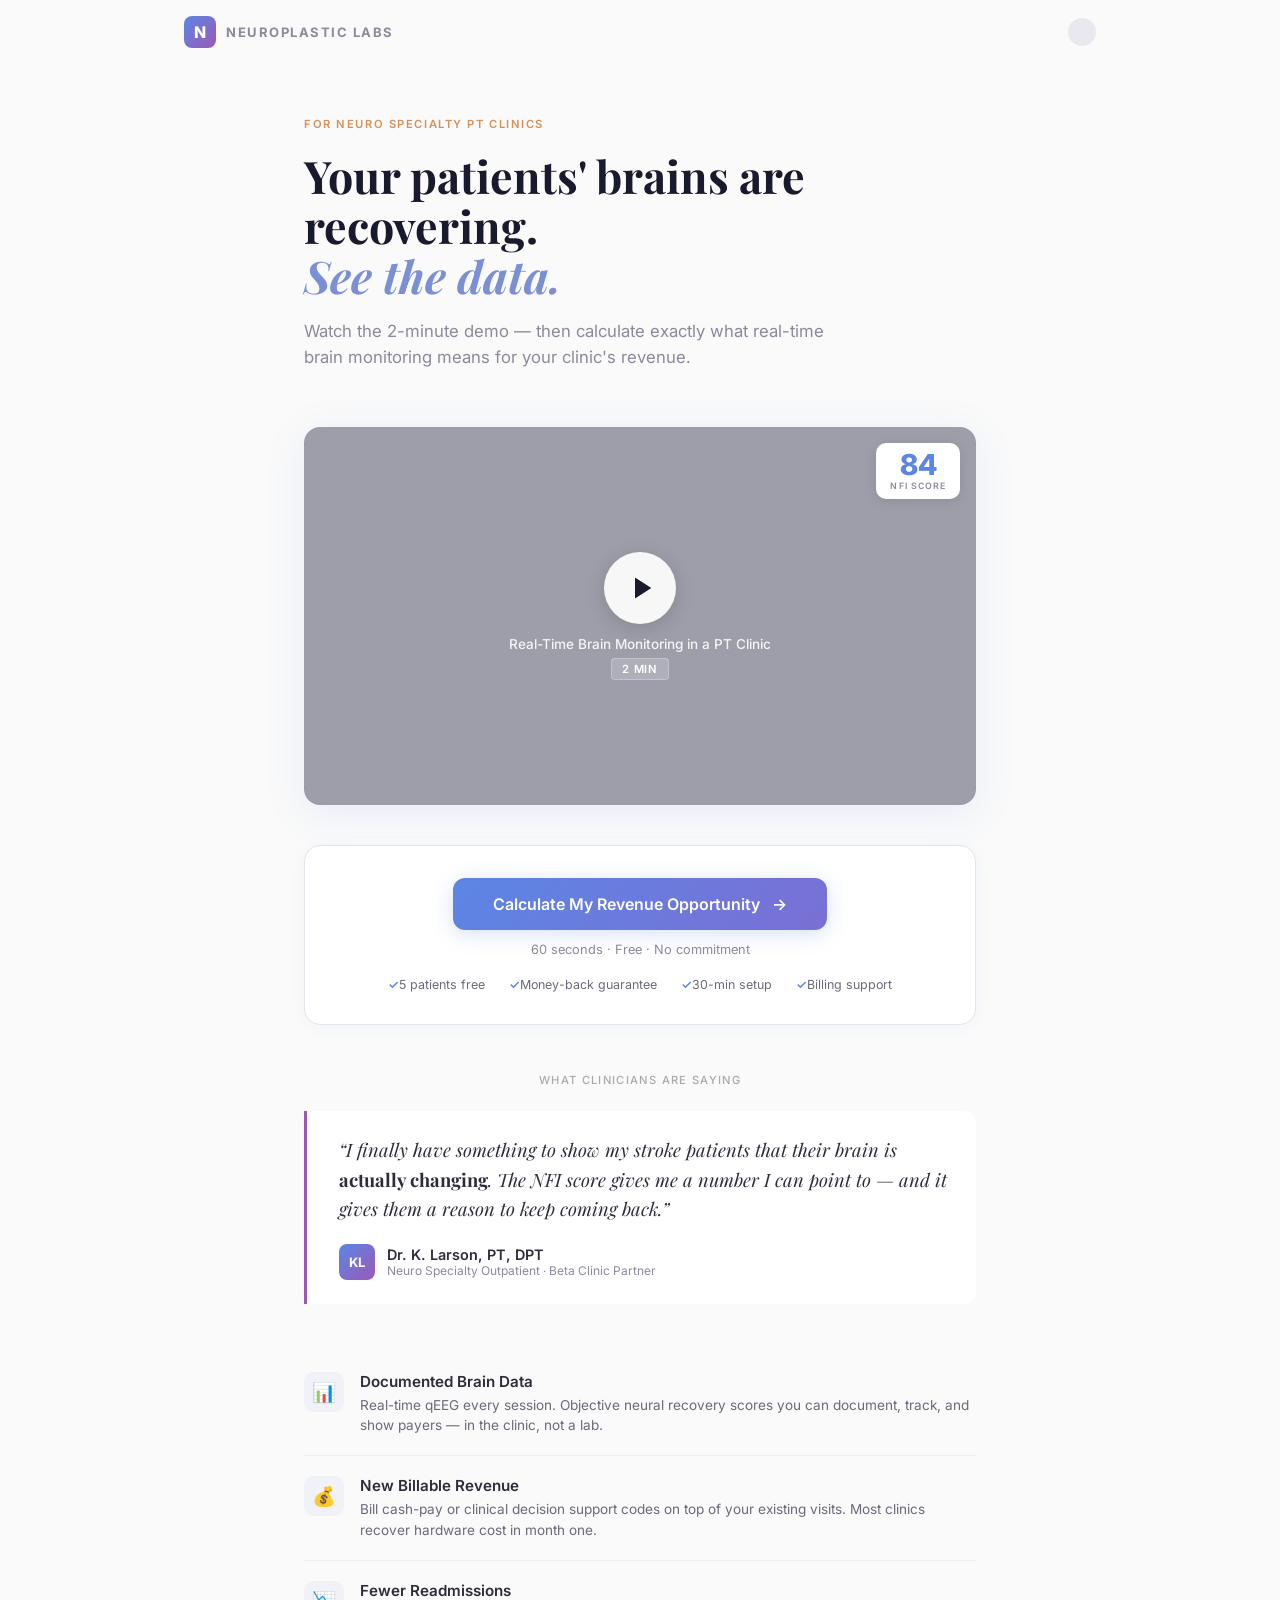
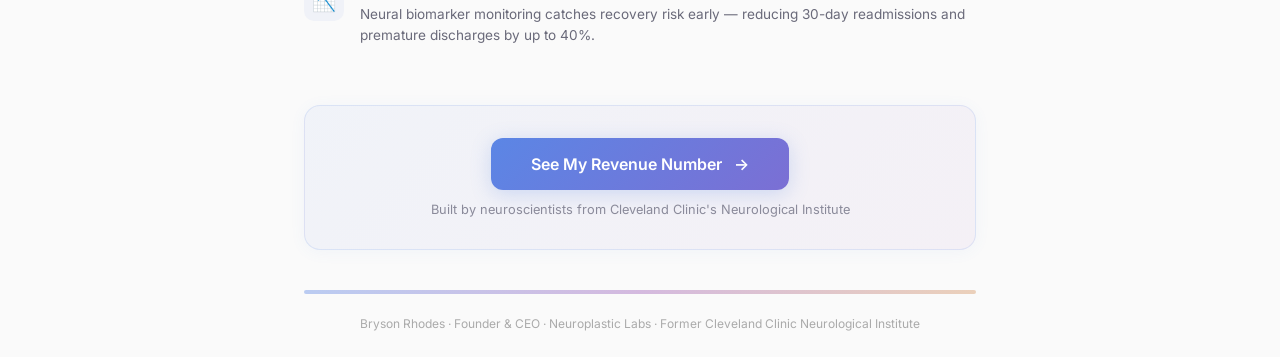
==== 01-watch-video.html @ 5c7fcc2f "Add 3-page email outreach funnel with video, calculator, and booking - 01-watch-video.html: embedded" ====
<!DOCTYPE html>
<html lang="en">
<head>
  <meta charset="UTF-8">
  <meta name="viewport" content="width=device-width, initial-scale=1.0">
  <title>Neuroplastic Labs — Real-Time Brain Monitoring for PT Clinics</title>

  <meta property="og:title" content="Your patients' brains are recovering. See the data.">
  <meta property="og:description" content="Watch the 2-minute demo — then calculate exactly what real-time brain monitoring means for your clinic's revenue.">
  <meta property="og:type" content="video.other">
  <meta property="og:url" content="https://neuroplasticlabs.io/01-watch-video.html">

  <link rel="preconnect" href="https://fonts.googleapis.com">
  <link rel="preconnect" href="https://fonts.gstatic.com" crossorigin>
  <link href="https://fonts.googleapis.com/css2?family=Inter:wght@400;500;600;700;800&family=Playfair+Display:ital,wght@0,700;1,700&display=swap" rel="stylesheet">

  <style>
    *, *::before, *::after { box-sizing: border-box; margin: 0; padding: 0; }

    body {
      font-family: 'Inter', -apple-system, BlinkMacSystemFont, sans-serif;
      background: #fafafa;
      color: #2d2d3a;
      min-height: 100vh;
      -webkit-font-smoothing: antialiased;
      overflow-x: hidden;
    }

    a { color: #5B86E5; text-decoration: none; }
    a:hover { text-decoration: underline; }

    /* ── Header ── */
    .header {
      width: 100%;
      max-width: 960px;
      margin: 0 auto;
      padding: 0 24px;
      display: flex;
      align-items: center;
      justify-content: space-between;
      height: 64px;
    }

    .logo-area {
      display: flex;
      align-items: center;
      gap: 10px;
      text-decoration: none;
    }
    .logo-area:hover { text-decoration: none; }

    .logo-mark {
      width: 32px; height: 32px;
      background: linear-gradient(135deg, #5B86E5, #9B59B6);
      border-radius: 8px;
      display: flex; align-items: center; justify-content: center;
      color: #fff; font-weight: 800; font-size: 16px;
    }

    .logo-text {
      font-weight: 700;
      font-size: 13px;
      letter-spacing: 1.5px;
      color: #8a8a9a;
      text-transform: uppercase;
    }

    .header-menu {
      width: 28px; height: 28px;
      background: #e8e8ee;
      border-radius: 50%;
      border: none; cursor: pointer;
    }

    /* ── Hero ── */
    .hero {
      max-width: 720px;
      margin: 0 auto;
      padding: 3rem 1.5rem 2rem;
      text-align: left;
    }

    .hero-tag {
      display: inline-block;
      font-size: 0.7rem;
      font-weight: 600;
      text-transform: uppercase;
      letter-spacing: 0.14em;
      color: #D4915A;
      margin-bottom: 1.25rem;
    }

    .hero h1 {
      font-family: 'Playfair Display', Georgia, serif;
      font-size: 2.8rem;
      font-weight: 700;
      line-height: 1.12;
      color: #1a1a2e;
      margin-bottom: 0.3rem;
    }

    .hero h1 em {
      font-family: 'Playfair Display', Georgia, serif;
      font-style: italic;
      color: #7B8FD4;
    }

    .hero-sub {
      color: #8a8a9a;
      font-size: 1.05rem;
      line-height: 1.6;
      margin-top: 1rem;
      max-width: 560px;
    }

    /* ── Video Player ── */
    .video-section {
      max-width: 720px;
      margin: 1.5rem auto 0;
      padding: 0 1.5rem;
    }

    .video-container {
      position: relative;
      width: 100%;
      border-radius: 16px;
      overflow: hidden;
      background: #e4e4ec;
      aspect-ratio: 16 / 9;
      cursor: pointer;
      box-shadow: 0 8px 40px rgba(91,134,229,0.12);
    }

    .video-container video {
      width: 100%; height: 100%;
      object-fit: cover;
      display: block;
    }

    .video-overlay {
      position: absolute;
      inset: 0;
      display: flex;
      flex-direction: column;
      align-items: center;
      justify-content: center;
      background: rgba(26,26,46,0.35);
      transition: opacity 0.3s;
    }

    .video-overlay.hidden { opacity: 0; pointer-events: none; }

    .play-btn {
      width: 72px; height: 72px;
      border-radius: 50%;
      background: rgba(255,255,255,0.92);
      border: none;
      display: flex; align-items: center; justify-content: center;
      cursor: pointer;
      box-shadow: 0 4px 20px rgba(0,0,0,0.15);
      transition: transform 0.2s;
    }
    .play-btn:hover { transform: scale(1.08); }
    .play-btn svg { margin-left: 4px; }

    .video-label {
      color: #fff;
      font-size: 0.85rem;
      font-weight: 500;
      margin-top: 12px;
      opacity: 0.9;
    }

    .video-duration {
      display: inline-block;
      margin-top: 6px;
      font-size: 0.7rem;
      font-weight: 600;
      letter-spacing: 0.08em;
      color: #fff;
      background: rgba(255,255,255,0.18);
      border: 1px solid rgba(255,255,255,0.25);
      border-radius: 4px;
      padding: 3px 10px;
    }

    .nfi-badge {
      position: absolute;
      top: 16px; right: 16px;
      background: #fff;
      border-radius: 10px;
      padding: 8px 14px;
      text-align: center;
      box-shadow: 0 2px 12px rgba(0,0,0,0.1);
      z-index: 2;
    }
    .nfi-badge .nfi-num {
      font-size: 1.8rem;
      font-weight: 800;
      color: #5B86E5;
      line-height: 1;
    }
    .nfi-badge .nfi-label {
      font-size: 0.55rem;
      font-weight: 600;
      letter-spacing: 0.12em;
      color: #8a8a9a;
      text-transform: uppercase;
    }

    /* ── CTA Card ── */
    .cta-card {
      max-width: 720px;
      margin: 2.5rem auto 0;
      padding: 0 1.5rem;
    }

    .cta-box {
      background: #fff;
      border: 1px solid #e4e4ec;
      border-radius: 16px;
      padding: 2rem;
      text-align: center;
      box-shadow: 0 2px 16px rgba(91,134,229,0.06);
    }

    .cta-btn {
      display: inline-block;
      background: linear-gradient(135deg, #5B86E5, #7B6FD4);
      color: #fff;
      font-size: 1rem;
      font-weight: 600;
      padding: 1rem 2.5rem;
      border-radius: 12px;
      border: none;
      cursor: pointer;
      text-decoration: none;
      transition: transform 0.2s, box-shadow 0.2s;
      box-shadow: 0 4px 20px rgba(91,134,229,0.25);
    }
    .cta-btn:hover {
      transform: translateY(-2px);
      box-shadow: 0 6px 28px rgba(91,134,229,0.35);
      text-decoration: none;
    }
    .cta-btn .arrow { margin-left: 8px; }

    .cta-meta {
      color: #8a8a9a;
      font-size: 0.8rem;
      margin-top: 0.75rem;
    }

    .trust-checks {
      display: flex;
      flex-wrap: wrap;
      justify-content: center;
      gap: 1rem 1.5rem;
      margin-top: 1.25rem;
    }

    .trust-checks span {
      font-size: 0.78rem;
      color: #6a6a7a;
    }

    .trust-checks span::before {
      content: "\2713 ";
      color: #5B86E5;
      font-weight: 600;
    }

    /* ── Testimonial ── */
    .testimonial-section {
      max-width: 720px;
      margin: 3rem auto 0;
      padding: 0 1.5rem;
    }

    .section-label {
      font-size: 0.7rem;
      font-weight: 500;
      text-transform: uppercase;
      letter-spacing: 0.12em;
      color: #aaa;
      text-align: center;
      margin-bottom: 1.5rem;
    }

    .testimonial {
      border-left: 3px solid #9B59B6;
      padding: 1.5rem 1.5rem 1.5rem 2rem;
      background: #fff;
      border-radius: 0 12px 12px 0;
    }

    .testimonial p {
      font-family: 'Playfair Display', Georgia, serif;
      font-size: 1.15rem;
      font-style: italic;
      line-height: 1.6;
      color: #2d2d3a;
    }

    .testimonial p strong {
      font-style: normal;
      font-weight: 700;
    }

    .testimonial-author {
      display: flex;
      align-items: center;
      gap: 12px;
      margin-top: 1.25rem;
    }

    .author-avatar {
      width: 36px; height: 36px;
      border-radius: 8px;
      background: linear-gradient(135deg, #5B86E5, #9B59B6);
      display: flex; align-items: center; justify-content: center;
      color: #fff; font-weight: 700; font-size: 13px;
    }

    .author-name {
      font-weight: 600;
      font-size: 0.9rem;
      color: #2d2d3a;
    }

    .author-role {
      font-size: 0.75rem;
      color: #8a8a9a;
    }

    /* ── Benefits ── */
    .benefits {
      max-width: 720px;
      margin: 3rem auto 0;
      padding: 0 1.5rem;
    }

    .benefit {
      display: flex;
      gap: 16px;
      padding: 1.25rem 0;
      border-bottom: 1px solid #eee;
    }
    .benefit:last-child { border-bottom: none; }

    .benefit-icon {
      width: 40px; height: 40px;
      border-radius: 10px;
      background: #f0f2f8;
      display: flex; align-items: center; justify-content: center;
      font-size: 1.2rem;
      flex-shrink: 0;
    }

    .benefit h3 {
      font-size: 0.95rem;
      font-weight: 600;
      color: #2d2d3a;
      margin-bottom: 4px;
    }

    .benefit p {
      font-size: 0.85rem;
      color: #6a6a7a;
      line-height: 1.5;
    }

    /* ── Bottom CTA ── */
    .bottom-cta {
      max-width: 720px;
      margin: 2.5rem auto 0;
      padding: 0 1.5rem 1rem;
      text-align: center;
    }

    .bottom-cta .cta-box {
      background: linear-gradient(135deg, rgba(91,134,229,0.06), rgba(155,89,182,0.06));
      border: 1px solid rgba(91,134,229,0.15);
    }

    /* ── Footer ── */
    .footer {
      max-width: 720px;
      margin: 0 auto;
      padding: 1.5rem;
      text-align: center;
    }

    .footer-wave {
      height: 4px;
      background: linear-gradient(90deg, #5B86E5, #9B59B6, #D4915A);
      border-radius: 2px;
      margin-bottom: 1.25rem;
      opacity: 0.4;
    }

    .footer-text {
      font-size: 0.75rem;
      color: #aaa;
      line-height: 1.6;
    }

    /* ── Mobile ── */
    @media (max-width: 640px) {
      .hero h1 { font-size: 2rem; }
      .hero-sub { font-size: 0.95rem; }
      .cta-btn { font-size: 0.9rem; padding: 0.9rem 1.8rem; }
      .trust-checks { gap: 0.6rem 1rem; }
      .testimonial p { font-size: 1rem; }
      .nfi-badge { top: 10px; right: 10px; padding: 6px 10px; }
      .nfi-badge .nfi-num { font-size: 1.4rem; }
    }
  </style>
</head>
<body>

  <!-- Header -->
  <header class="header">
    <a href="index.html" class="logo-area">
      <div class="logo-mark">N</div>
      <span class="logo-text">Neuroplastic Labs</span>
    </a>
    <div class="header-menu"></div>
  </header>

  <!-- Hero -->
  <section class="hero">
    <div class="hero-tag">For Neuro Specialty PT Clinics</div>
    <h1>Your patients' brains are recovering.<br><em>See the data.</em></h1>
    <p class="hero-sub">Watch the 2-minute demo &mdash; then calculate exactly what real-time brain monitoring means for your clinic's revenue.</p>
  </section>

  <!-- Video -->
  <section class="video-section">
    <div class="video-container" id="videoContainer">
      <video id="demoVideo" preload="metadata" playsinline>
        <source src="demo.mp4" type="video/mp4">
      </video>
      <div class="nfi-badge">
        <div class="nfi-num">84</div>
        <div class="nfi-label">NFI Score</div>
      </div>
      <div class="video-overlay" id="videoOverlay">
        <button class="play-btn" aria-label="Play video">
          <svg width="28" height="28" viewBox="0 0 24 24" fill="#1a1a2e">
            <polygon points="6,3 20,12 6,21" />
          </svg>
        </button>
        <div class="video-label">Real-Time Brain Monitoring in a PT Clinic</div>
        <div class="video-duration">2 MIN</div>
      </div>
    </div>
  </section>

  <!-- Primary CTA -->
  <section class="cta-card">
    <div class="cta-box">
      <a href="02-calculator.html" class="cta-btn">
        Calculate My Revenue Opportunity <span class="arrow">&rarr;</span>
      </a>
      <div class="cta-meta">60 seconds &middot; Free &middot; No commitment</div>
      <div class="trust-checks">
        <span>5 patients free</span>
        <span>Money-back guarantee</span>
        <span>30-min setup</span>
        <span>Billing support</span>
      </div>
    </div>
  </section>

  <!-- Testimonial -->
  <section class="testimonial-section">
    <div class="section-label">What clinicians are saying</div>
    <div class="testimonial">
      <p>&ldquo;I finally have something to show my stroke patients that their brain is <strong>actually changing</strong>. The NFI score gives me a number I can point to &mdash; and it gives them a reason to keep coming back.&rdquo;</p>
      <div class="testimonial-author">
        <div class="author-avatar">KL</div>
        <div>
          <div class="author-name">Dr. K. Larson, PT, DPT</div>
          <div class="author-role">Neuro Specialty Outpatient &middot; Beta Clinic Partner</div>
        </div>
      </div>
    </div>
  </section>

  <!-- Benefits -->
  <section class="benefits">
    <div class="benefit">
      <div class="benefit-icon">&#x1F4CA;</div>
      <div>
        <h3>Documented Brain Data</h3>
        <p>Real-time qEEG every session. Objective neural recovery scores you can document, track, and show payers &mdash; in the clinic, not a lab.</p>
      </div>
    </div>
    <div class="benefit">
      <div class="benefit-icon">&#x1F4B0;</div>
      <div>
        <h3>New Billable Revenue</h3>
        <p>Bill cash-pay or clinical decision support codes on top of your existing visits. Most clinics recover hardware cost in month one.</p>
      </div>
    </div>
    <div class="benefit">
      <div class="benefit-icon">&#x1F4C9;</div>
      <div>
        <h3>Fewer Readmissions</h3>
        <p>Neural biomarker monitoring catches recovery risk early &mdash; reducing 30-day readmissions and premature discharges by up to 40%.</p>
      </div>
    </div>
  </section>

  <!-- Bottom CTA -->
  <section class="bottom-cta">
    <div class="cta-box">
      <a href="02-calculator.html" class="cta-btn">
        See My Revenue Number <span class="arrow">&rarr;</span>
      </a>
      <div class="cta-meta" style="margin-top: 0.75rem;">Built by neuroscientists from Cleveland Clinic's Neurological Institute</div>
    </div>
  </section>

  <!-- Footer -->
  <footer class="footer">
    <div class="footer-wave"></div>
    <div class="footer-text">
      Bryson Rhodes &middot; Founder &amp; CEO &middot; Neuroplastic Labs &middot; Former Cleveland Clinic Neurological Institute
    </div>
  </footer>

  <script>
    const container = document.getElementById('videoContainer');
    const video = document.getElementById('demoVideo');
    const overlay = document.getElementById('videoOverlay');

    container.addEventListener('click', function() {
      if (video.paused) {
        video.play();
        overlay.classList.add('hidden');
      } else {
        video.pause();
        overlay.classList.remove('hidden');
      }
    });

    video.addEventListener('ended', function() {
      overlay.classList.remove('hidden');
    });
  </script>
</body>
</html>
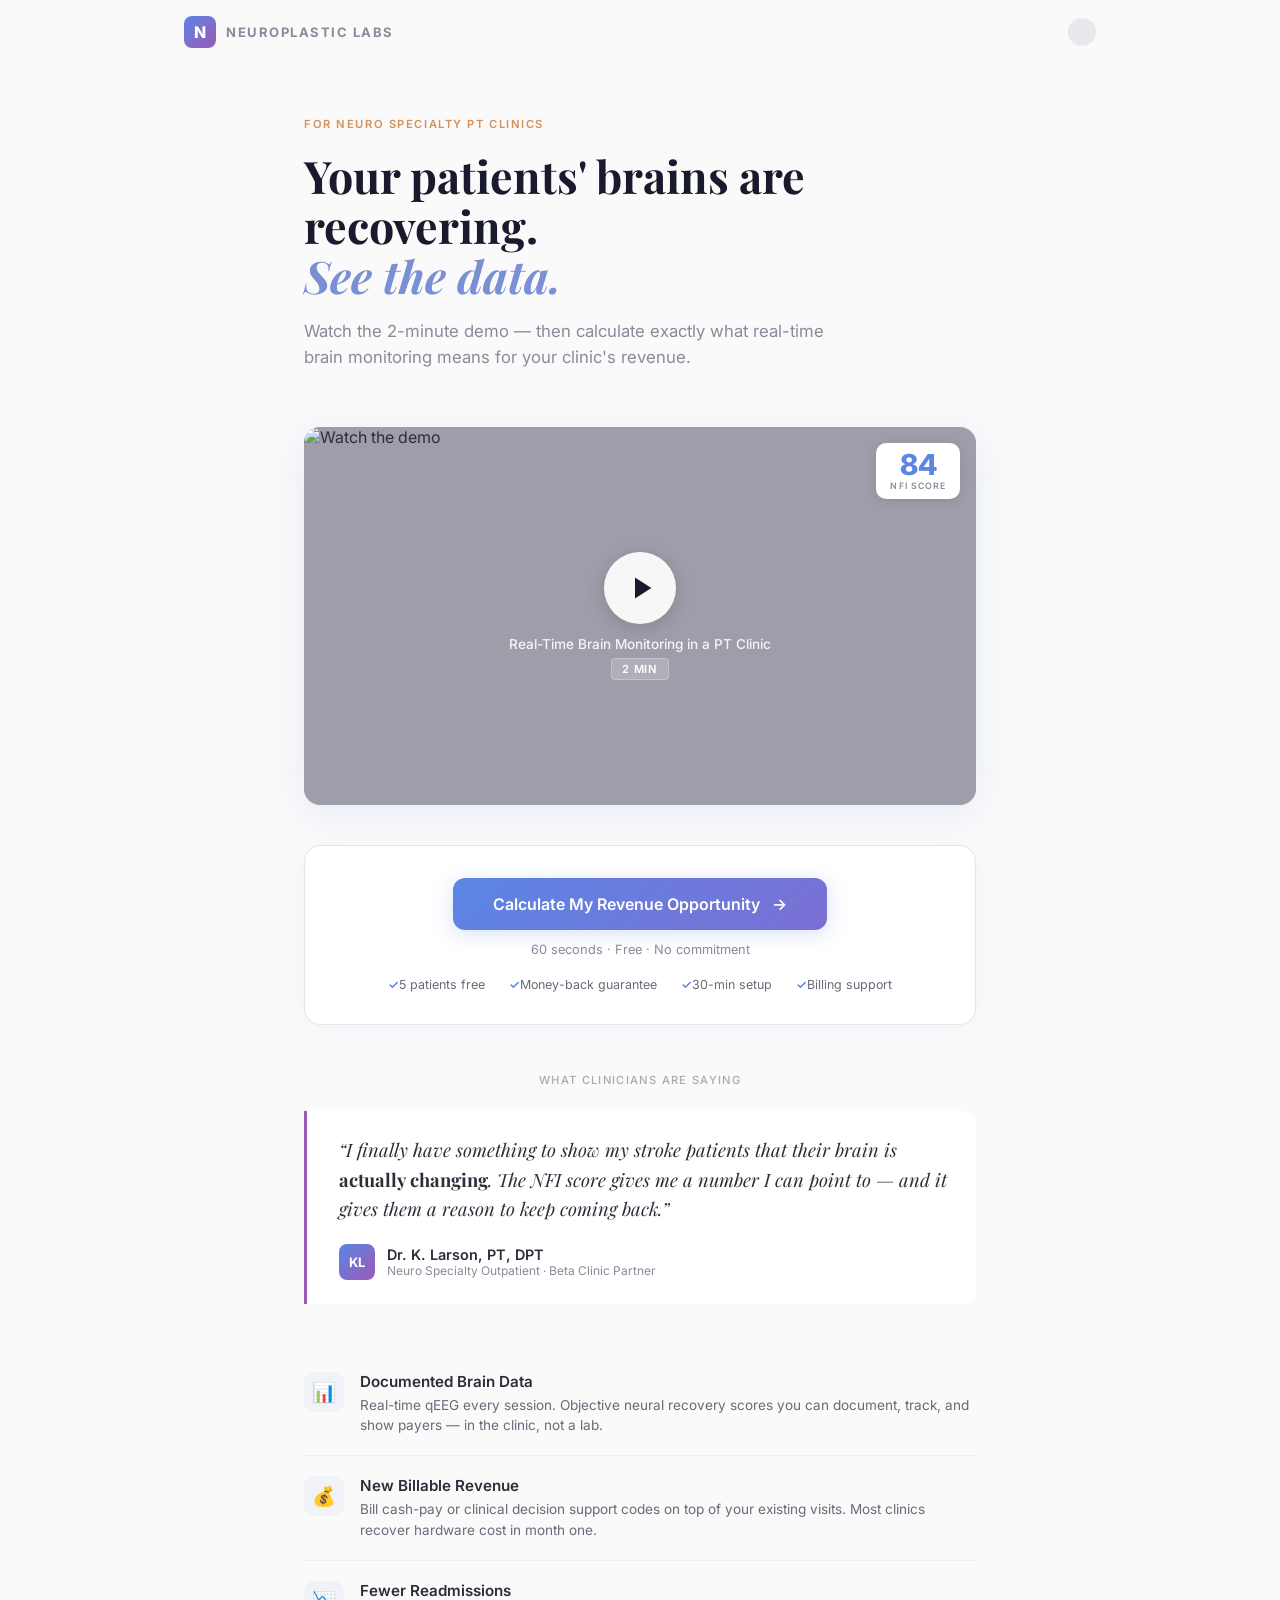
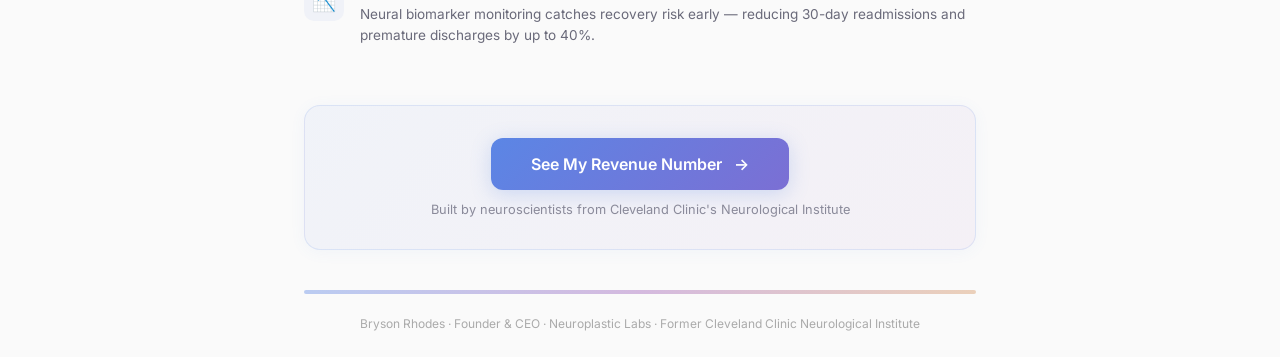
==== commit ca0da48d: "Swap local demo.mp4 for embedded YouTube video on landing page Keeps visitors in the funnel instead " ====
--- a/01-watch-video.html
+++ b/01-watch-video.html
@@ -438,9 +438,10 @@
   <!-- Video -->
   <section class="video-section">
     <div class="video-container" id="videoContainer">
-      <video id="demoVideo" preload="metadata" playsinline>
-        <source src="demo.mp4" type="video/mp4">
-      </video>
+      <div id="ytThumbnail" style="position:absolute;inset:0;z-index:1;cursor:pointer;">
+        <img src="https://img.youtube.com/vi/KImIQsRvYWE/maxresdefault.jpg" alt="Watch the demo" style="width:100%;height:100%;object-fit:cover;">
+      </div>
+      <iframe id="ytPlayer" style="position:absolute;inset:0;width:100%;height:100%;border:none;z-index:0;" allow="autoplay; encrypted-media" allowfullscreen></iframe>
       <div class="nfi-badge">
         <div class="nfi-num">84</div>
         <div class="nfi-label">NFI Score</div>
@@ -533,21 +534,16 @@
 
   <script>
     const container = document.getElementById('videoContainer');
-    const video = document.getElementById('demoVideo');
+    const thumbnail = document.getElementById('ytThumbnail');
+    const player = document.getElementById('ytPlayer');
     const overlay = document.getElementById('videoOverlay');
 
     container.addEventListener('click', function() {
-      if (video.paused) {
-        video.play();
+      if (!player.src) {
+        player.src = 'https://www.youtube.com/embed/KImIQsRvYWE?autoplay=1&rel=0';
+        thumbnail.style.display = 'none';
         overlay.classList.add('hidden');
-      } else {
-        video.pause();
-        overlay.classList.remove('hidden');
       }
-    });
-
-    video.addEventListener('ended', function() {
-      overlay.classList.remove('hidden');
     });
   </script>
 </body>
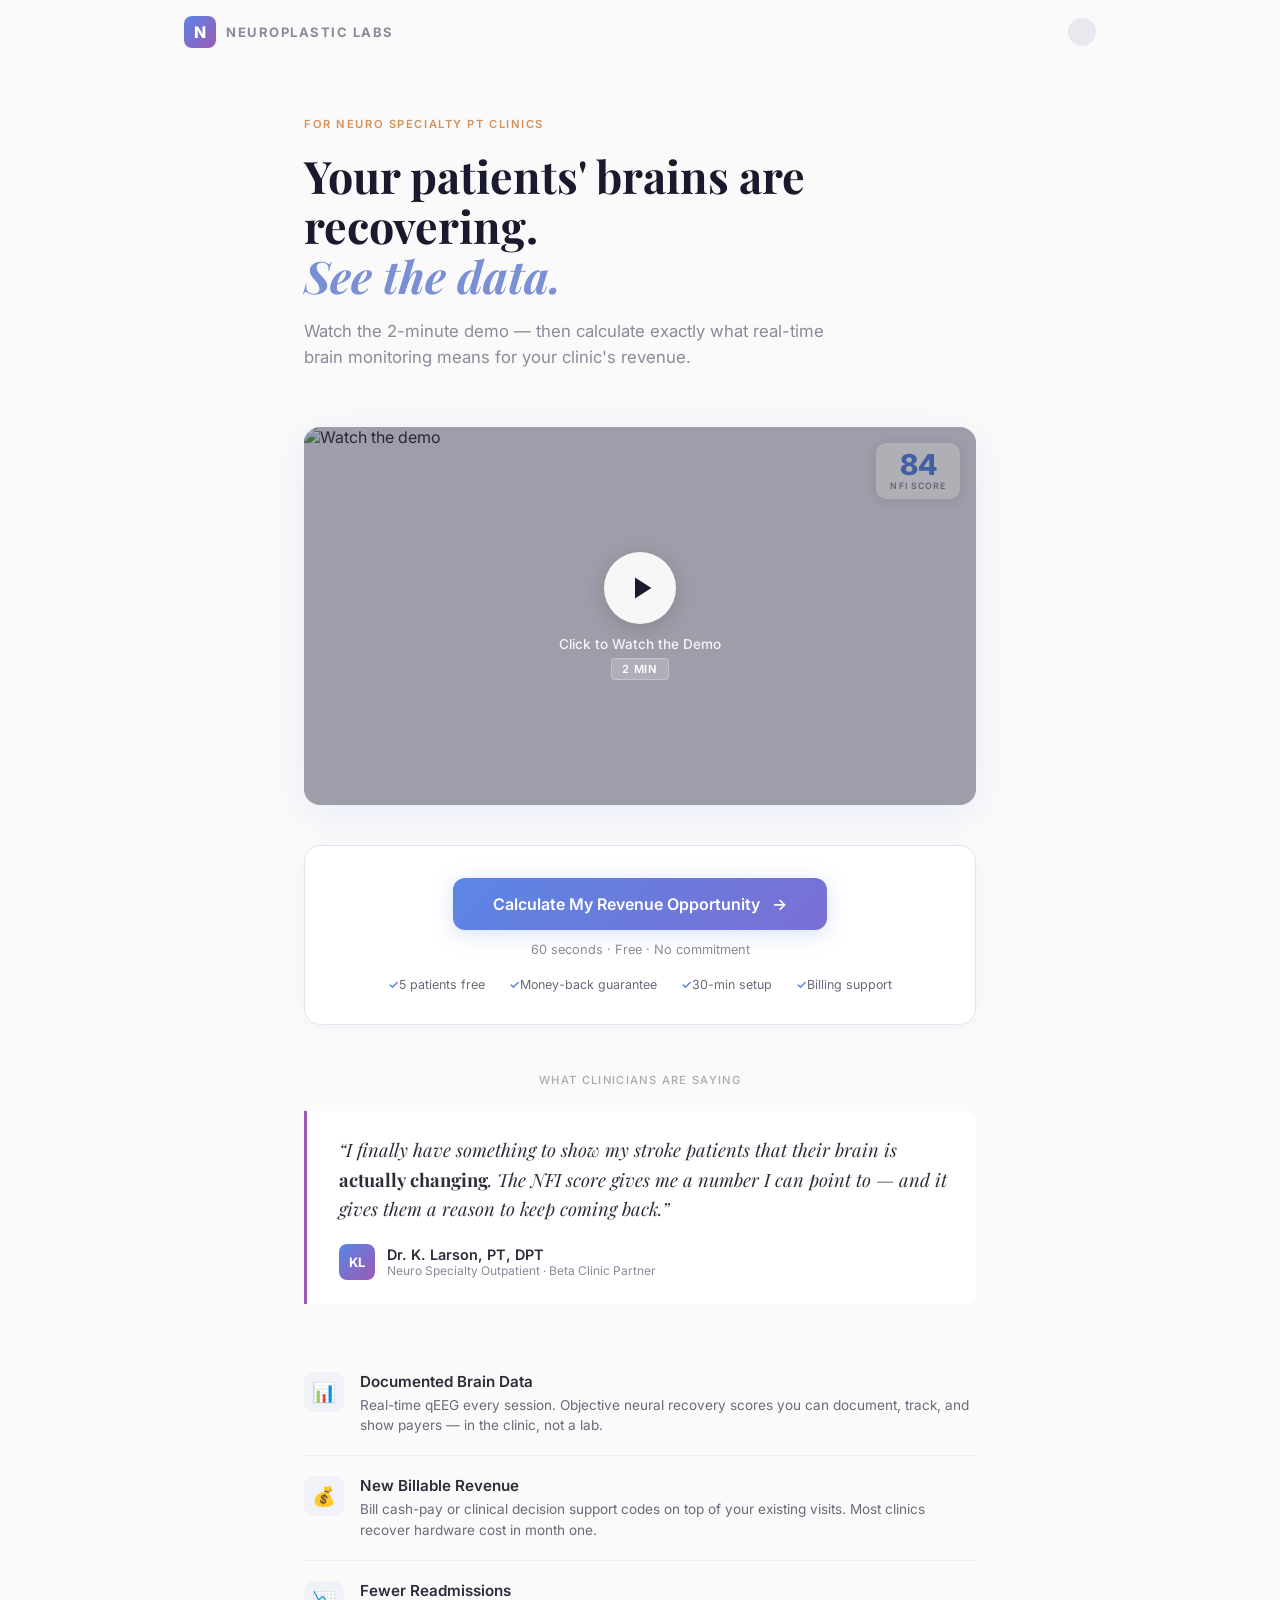
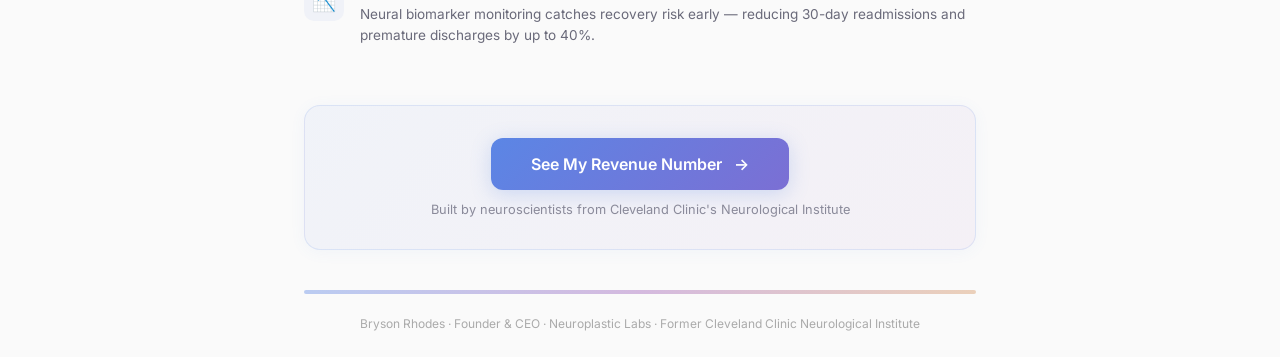
==== commit 8a424c61: "Add pulsing play button and fix video overlay z-index on landing page Play button now pulses with a " ====
--- a/01-watch-video.html
+++ b/01-watch-video.html
@@ -163,6 +163,15 @@
     .play-btn:hover { transform: scale(1.08); }
     .play-btn svg { margin-left: 4px; }
 
+    .play-pulse {
+      animation: playPulse 2s ease infinite;
+    }
+
+    @keyframes playPulse {
+      0%, 100% { box-shadow: 0 4px 20px rgba(0,0,0,0.15), 0 0 0 0 rgba(255,255,255,0.4); }
+      50% { box-shadow: 0 4px 20px rgba(0,0,0,0.15), 0 0 0 16px rgba(255,255,255,0); }
+    }
+
     .video-label {
       color: #fff;
       font-size: 0.85rem;
@@ -438,7 +447,7 @@
   <!-- Video -->
   <section class="video-section">
     <div class="video-container" id="videoContainer">
-      <div id="ytThumbnail" style="position:absolute;inset:0;z-index:1;cursor:pointer;">
+      <div id="ytThumbnail" style="position:absolute;inset:0;z-index:1;">
         <img src="https://img.youtube.com/vi/KImIQsRvYWE/maxresdefault.jpg" alt="Watch the demo" style="width:100%;height:100%;object-fit:cover;">
       </div>
       <iframe id="ytPlayer" style="position:absolute;inset:0;width:100%;height:100%;border:none;z-index:0;" allow="autoplay; encrypted-media" allowfullscreen></iframe>
@@ -446,13 +455,13 @@
         <div class="nfi-num">84</div>
         <div class="nfi-label">NFI Score</div>
       </div>
-      <div class="video-overlay" id="videoOverlay">
-        <button class="play-btn" aria-label="Play video">
+      <div class="video-overlay" id="videoOverlay" style="z-index:2;">
+        <button class="play-btn play-pulse" aria-label="Play video">
           <svg width="28" height="28" viewBox="0 0 24 24" fill="#1a1a2e">
             <polygon points="6,3 20,12 6,21" />
           </svg>
         </button>
-        <div class="video-label">Real-Time Brain Monitoring in a PT Clinic</div>
+        <div class="video-label">Click to Watch the Demo</div>
         <div class="video-duration">2 MIN</div>
       </div>
     </div>
